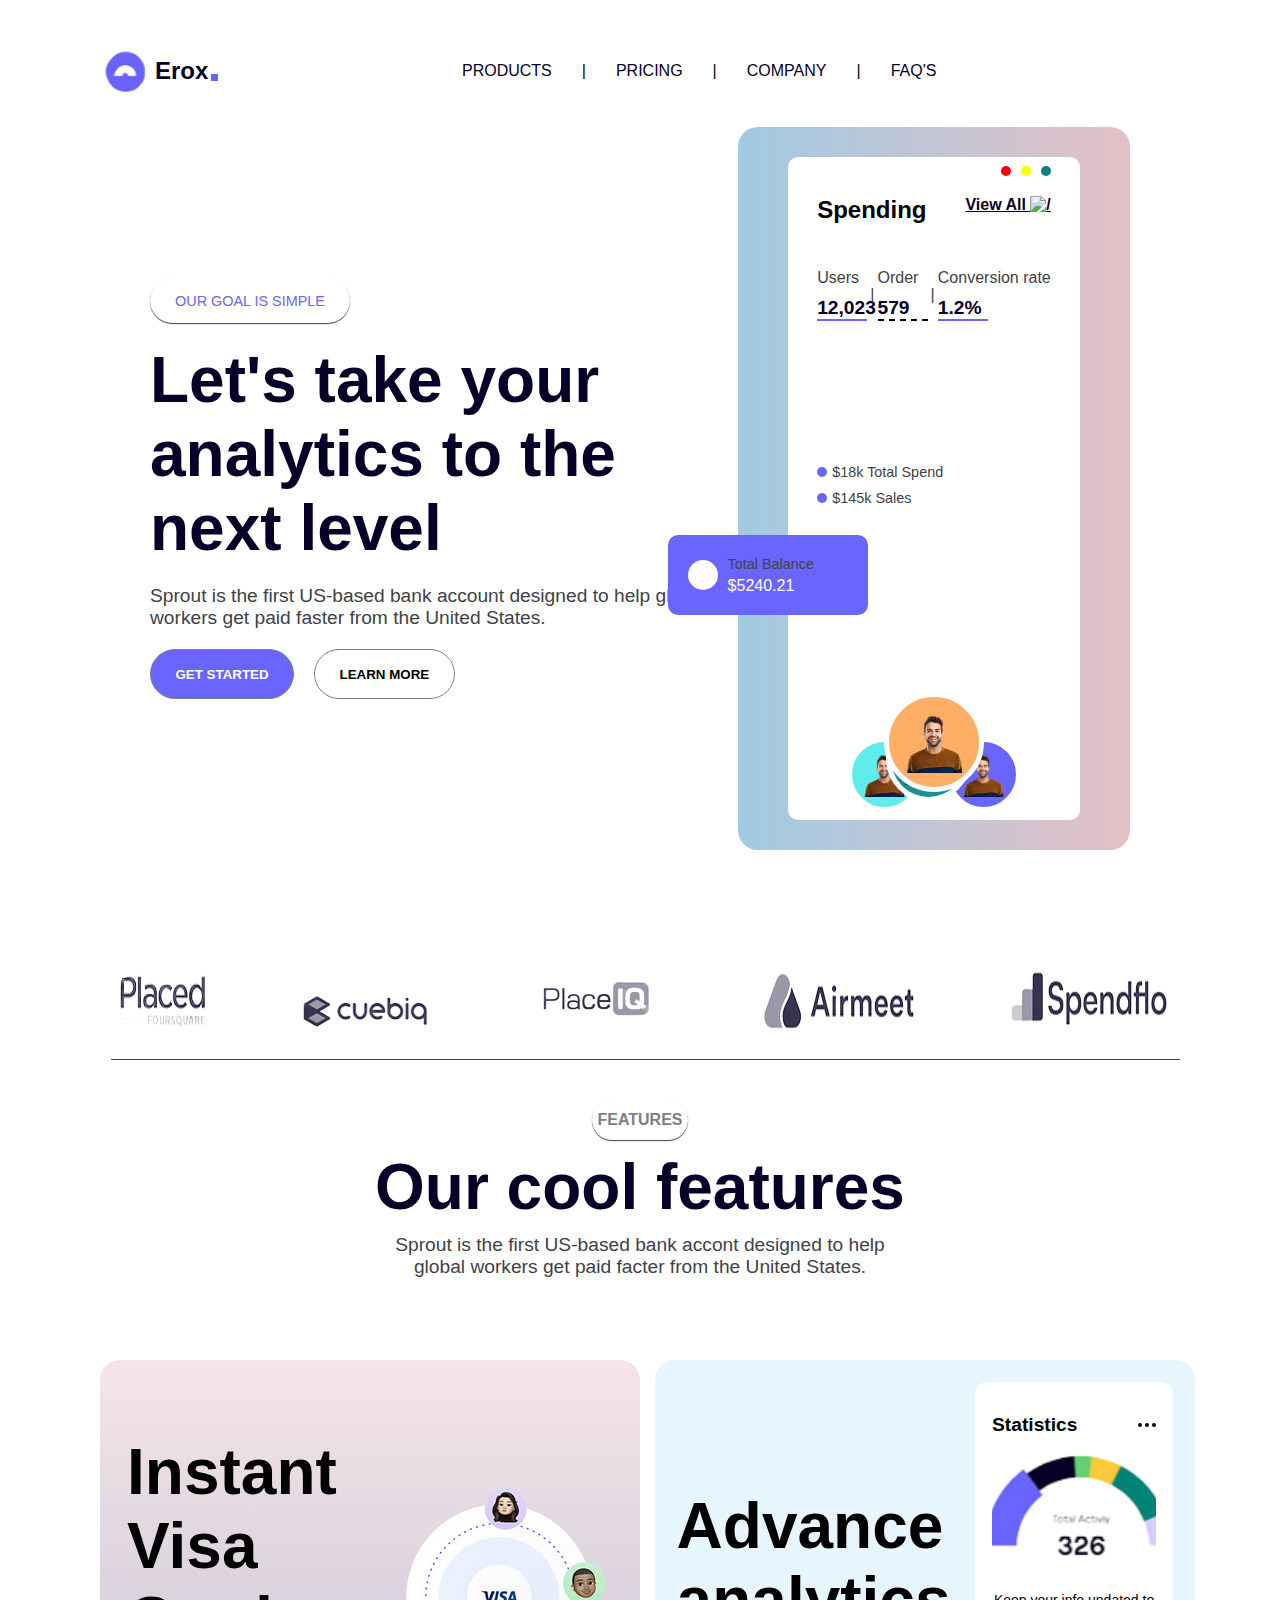
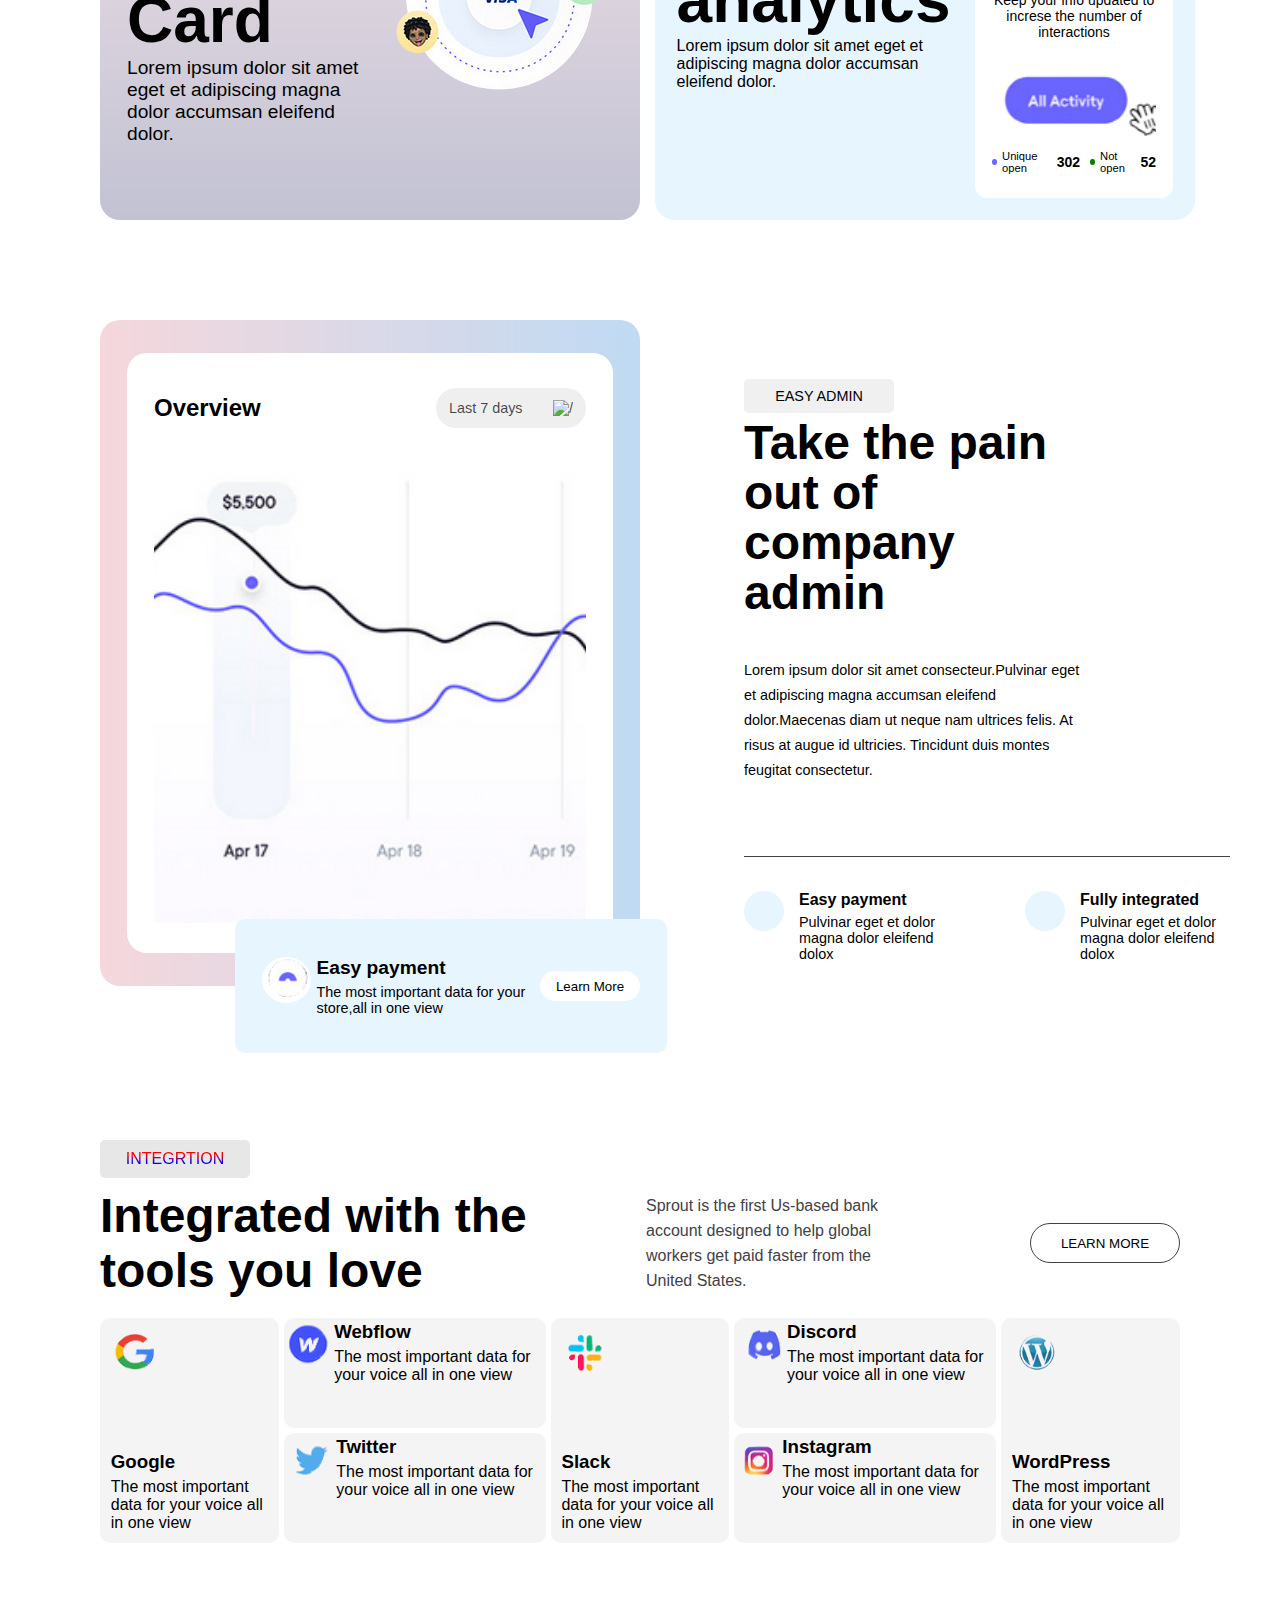
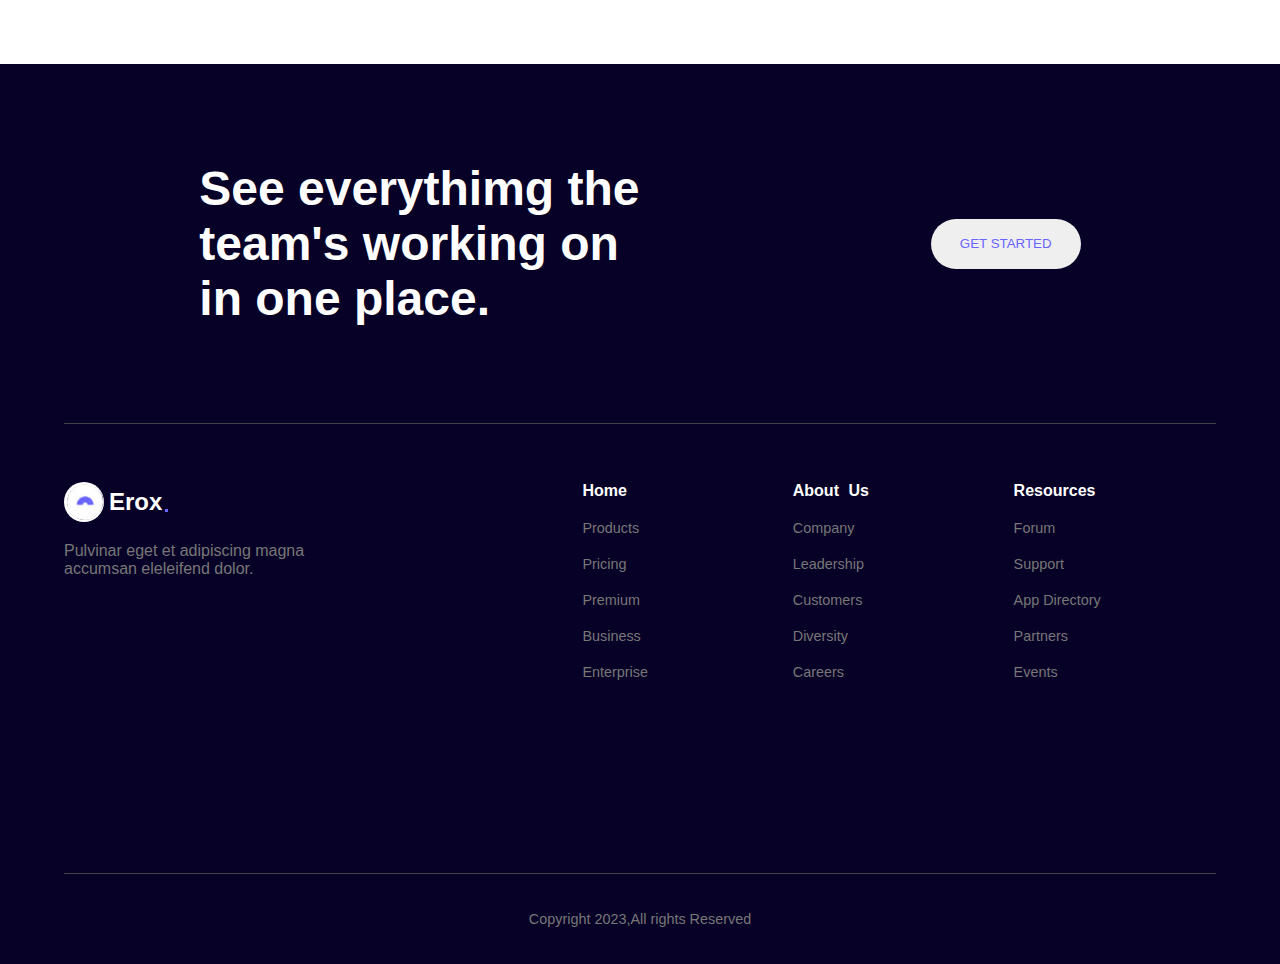
==== index.html @ a88f8fd4 "first commit" ====
<!DOCTYPE html>
<html lang="en">
<head>
    <meta charset="UTF-8">
    <meta name="viewport" content="width=device-width, initial-scale=1.0">
    <title>Erox</title>
    <link rel="shortcut icon" href="img/logo-removebg-preview.png">
    <link rel="stylesheet" href="index.css">
    <link rel="stylesheet" href="index1.css">
</head>
<body>
    <header>
        <div class="top_block">
            <div class="logo_block">
                <img src="img/logo-removebg-preview.png" alt="/" class="image">
                <div class="word">
                    <p>Erox</p>
                    <span></span>
                </div>
            </div>

            <div class="nav_block">
                <a href="/">PRODUCTS</a>|
                <a href="/">PRICING</a>|
                <a href="/">COMPANY</a>|
                <a href="/">FAQ'S</a>
            </div>

            <div class="log_button">
                <button class="login" >
                    <a href="http://127.0.0.1:5502/log/login.html">Log in</a>
                </button>
                <p class="profile"></p>
            </div>

            <div class="bars">
                <svg xmlns="http://www.w3.org/2000/svg" version="1.1" xmlns:xlink="http://www.w3.org/1999/xlink" xmlns:svgjs="http://svgjs.com/svgjs" width="20" height="20" x="0" y="0" viewBox="0 0 384 384" style="enable-background:new 0 0 512 512" xml:space="preserve" class=""><g><path d="M368 154.668H16c-8.832 0-16-7.168-16-16s7.168-16 16-16h352c8.832 0 16 7.168 16 16s-7.168 16-16 16zM368 32H16C7.168 32 0 24.832 0 16S7.168 0 16 0h352c8.832 0 16 7.168 16 16s-7.168 16-16 16zM368 277.332H16c-8.832 0-16-7.168-16-16s7.168-16 16-16h352c8.832 0 16 7.168 16 16s-7.168 16-16 16zm0 0" fill="#000000" data-original="#000000" class=""></path></g></svg>
            </div>
        </div>

        <div class="middle_block">
            <div class="middle_left_block">
                <span>OUR GOAL IS SIMPLE</span>
                <div class="comment">
                    <h2>Let's take your analytics to the next level</h2>
                    <p>Sprout is the first US-based bank account designed to help global workers get paid faster from the United States.</p>
                </div>
                <div class="buttons">
                    <button>GET STARTED</button>
                    <button>LEARN MORE</button>
                </div>
            </div>
            
            <div class="middle_right_block">
                <div class="large-block">
                    <div class="up">
                        <div class="dots">
                            <span></span>
                            <span></span>
                            <span></span>
                        </div>
                        <div class="spend">
                            <span>Spending</span>
                            <a href="#">View All <img src="#" alt="/"></a>
                        </div>
                    </div>

                    <div class="down">
                        <div class="values">
                            <div class="xtics">
                                <span>Users
                                </span>
                                <span
                                class="ends">12,023</span>
                            </div>|
                            <div class="xtics">
                                <span>Order
                                </span>
                                <span class="middle">579</span>
                            </div>|
                            <div class="xtics">
                                <span>Conversion rate
                                </span>
                                <span
                                class="ends">1.2%</span>
                            </div>
                        </div>

                        <div class="stats">
                            <div class="list">
                                <span></span>
                                <p>$18k Total Spend</p>
                            </div>
                            <div class="list">
                                <span></span>
                                <p>$145k Sales</p>
                            </div>
                        </div>

                        <div class="pics">
                            <div class="img">
                                <img src="img/per-removebg-preview.png" alt="/">
                            </div> 

                            <div class="img1">
                                <img src="img/per-removebg-preview.png" alt="/">
                            </div> 

                            <div class="img2">
                                <img src="img/per-removebg-preview.png" alt="/">
                            </div> 

                            <div class="img3">
                                <img src="img/per-removebg-preview.png" alt="/">
                            </div> 

                            <div class="img4">
                                <img src="img/per-removebg-preview.png" alt="/">
                            </div> 
                        </div>
                    </div>

                </div>

                <div class="small-block">
                    <div class="icon"></div>
                    <div class="words">
                        <span>Total Balance</span>
                        <span>$5240.21</span>
                    </div>
                </div>
            </div>
        </div>

        <div class="bottom_block">
            <img src="img/p1.png" alt="">
            <img src="img/Cuebiq-removebg-preview.png" alt="">
            <img src="img/p3.png" alt="">
            <img src="img/p4 (1).png" alt="">
            <img src="img/p5.png" alt="">
        </div>

    </header>

    <main>
        <section class="one">
            <div class="top">
                <span>FEATURES</span>
                <h3>Our cool features</h3>
                <p>Sprout is the first US-based bank accont designed to help global workers get paid facter from the United States.</p>
            </div>

            <div class="bottom">
                <div class="left_block">
                    <div class="block_one">
                        <h4>Instant Visa Card</h4>
                        <p>Lorem ipsum dolor sit amet eget et adipiscing magna dolor accumsan eleifend dolor.</p>
                    </div>
                    <div class="block_two">
                        <img src="img/l-removebg-preview.png" alt="">
                    </div>
                </div>

                <div class="right_block">
                    <div class="block_one">
                        <h4>Advance analytics</h4>
                        <p>Lorem ipsum dolor sit amet eget et adipiscing magna dolor accumsan eleifend dolor.</p>
                    </div>

                    <div class="block_two">
                        <div class="up">
                            <div class="left">
                                Statistics
                            </div>

                            <div class="right">
                                <span></span>
                                <span></span>
                                <span></span>
                            </div>
                        </div>

                        <div class="middle">
                            <div class="bar">
                                <img src="img/log.png" alt="/">
                            </div>

                            <span>Keep your info updated to increse the number of interactions</span>

                            <div class="btn"> 
                                <img src="img/Capture-removebg-preview.png" alt="/">
                            </div>
                        </div>

                        <div class="down">
                            <div class="stats">
                                <span class="violet"></span>
                                <span>Unique open</span>
                                <span class="num">302</span>
                            </div>

                            <div class="stats">
                                <span class="green"></span>
                                <span>Not open</span>
                                <span class="num">52</span>
                            </div>
                        </div>
                    </div>
                </div>
            </div>
        </section>

        <section class="two">
            <div class="left">
                <div class="bellow">
                    <div class="top">
                        <span>Overview</span>
                        <button>
                            <p>Last 7 days</p> 
                            <img src="#" alt="/">
                        </button>
                    </div>

                    <div class="bottom">
                        <img src="img/graph.png" alt="/">
                    </div>
                </div>

                <div class="untop">
                    <div class="easy">
                        <div class="img">
                            <img src="img/whitelogo-removebg-preview.png" alt="/">
                        </div>
                        <div class="words">
                            <h3>Easy payment</h3>
                            <p>The most important data for your store,all in one view</p>
                        </div>
                    </div>

                    <button>Learn More</button>
                </div>
            </div>

            <div class="right">
                <div class="top">
                    <div class="admin">
                        <span>
                            EASY ADMIN
                        </span>
                    </div>

                    <div class="text">
                        <h3>Take the pain out of company admin</h3>
                        <p>Lorem ipsum dolor sit amet consecteur.Pulvinar eget et adipiscing magna accumsan eleifend dolor.Maecenas diam ut neque nam ultrices felis. At risus at augue id ultricies. Tincidunt duis montes feugitat consectetur.</p>
                    </div>
                </div>


                <div class="botom">
                    <div class="block">
                        <div class="img">
                        </div>
                        <div class="text">
                            <h3>Easy payment</h3>
                            <p>Pulvinar eget et dolor magna dolor eleifend dolox</p>
                        </div>
                    </div>

                    <div class="block">
                        <div class="img">
                        </div>
                        <div class="text">
                            <h3>Fully integrated</h3>
                            <p>Pulvinar eget et dolor magna dolor eleifend dolox</p>
                        </div>
                    </div>
                </div>
            </div>
        </section>

        <!-- <section class="three">
            <div class="up">asd</div>
            <div class="down">
                <div class="white_block">
                    <img src="#" alt="/" class="icon">
                    <div class="text">
                        <span>FEATURES ON</span>

                        <h3>Product Hunt</h3>
                    </div>
                    <div class="value">asd</div>
                </div>

                <div class="violet_block"></div>
            </div>
        </section> -->
        
        <section class="four">
            <div class="top">
                <span class="back">
                    <span>INTEGRTION</span>
                </span>

                <div class="text_area">
                    <h3>
                        Integrated with the tools you love
                    </h3>

                    <p>Sprout is the first Us-based bank account designed to help global workers get paid faster from the United States.</p>

                    <button>LEARN MORE</button>
                </div>
            </div>

            <div class="bottom">
                <div class="long_blog">
                    <img src="img/g.png" alt="/" class="img">
                    <div class="text">
                        <h3>Google</h3>
                        <p>The most important data for your voice all in one view</p>
                    </div>
                </div>

                <div class="short_blogs">
                    <div class="up">
                        <img src="img/w.png" alt="/" class="img">
                        <div class="text">
                            <h3>Webflow</h3>
                            <p>The most important data for your voice all in one view</p>
                        </div>
                    </div>

                    <div class="down">
                        <img src="img/tw.png" alt="/" class="img">
                        <div class="text">
                            <h3>Twitter</h3>
                            <p>The most important data for your voice all in one view</p>
                        </div>
                    </div>
                </div>


                <div class="long_blog">
                    <img src="img/ar.png" alt="/" class="img">
                    <div class="text">
                        <h3>Slack</h3>
                        <p>The most important data for your voice all in one view</p>
                    </div>
                </div>

                <div class="short_blogs">
                    <div class="up">
                        <img src="img/d.png" alt="/" class="img">
                        <div class="text">
                            <h3>Discord</h3>
                            <p>The most important data for your voice all in one view</p>
                        </div>
                    </div>
                    <div class="down">
                        <img src="img/ins.png" alt="/" class="img">
                        <div class="text">
                            <h3>Instagram</h3>
                            <p>The most important data for your voice all in one view</p>
                        </div>
                    </div>
                </div>


                <div class="long_blog">
                    <img src="img/wo.png" alt="/" class="img">
                    <div class="text">
                        <h3>WordPress</h3>
                        <p>The most important data for your voice all in one view</p>
                    </div>
                </div>
            </div>
        </section>
    </main>

    <footer>
        <div class="top">
            <h4>See everythimg the team's working on in one place.</h4>
            <button>GET STARTED</button>
        </div>
        <div class="middle">
            <div class="left">
                <div class="logo">
                    <img src="img/whitelogo-removebg-preview.png" alt="/" class="image">
                    <div class="word">
                        <p>Erox</p>
                        <span></span>
                    </div>
                </div>
                <p>Pulvinar eget et adipiscing magna accumsan eleleifend dolor.</p>
            </div>
            <div class="right">

                <div class="blogs">
                    <p>Home</p>
                    <a href="#">Products</a>
                    <a href="#">Pricing</a>
                    <a href="#">Premium</a>
                    <a href="#">Business</a>
                    <a href="#">Enterprise</a>
                </div>

                <div class="blogs">
                    <p>About Us</p>
                    <a href="#">Company</a>
                    <a href="#">Leadership</a>
                    <a href="#">Customers</a>
                    <a href="#">Diversity</a>
                    <a href="#">Careers</a>
                </div>

                <div class="blogs">
                    <p>Resources</p>
                    <a href="#">Forum</a>
                    <a href="#">Support</a>
                    <a href="#">App Directory</a>
                    <a href="#">Partners</a>
                    <a href="#">Events</a>
                </div>

            </div>
        </div>
        <div class="bottom">
            <span>Copyright 2023,All rights Reserved</span>
        </div>
    </footer>

    <script src="index.js"></script>
</body>
</html>
---- index.css ----
*{
    margin: 0;
    padding: 0;
    box-sizing: border-box;
    font-family: 'Poppins', sans-serif;
    font-family: 'Roboto', sans-serif;
}

:root{
    --violetblue:#6a65ff;
    --skyblue:#e7f5fe;
    --lightpink:#e8cafe;
    --lightgreen:#ebf7de;
    --hcolor:#050028;
    --pcolor:#424146;
    --bcolor:#7e7d83;
    --hsize:4rem;
    --h2size:3rem;
    --psize:1.2rem;
    --p2size:1.5rem;
    --minifsize:0.9rem;
    --sminifsize:0.7rem;
}
header{
    height: 120vh;
    width: 100%;
    display:flex;
    flex-direction: column;
    padding: 20px 100px;
}

header .top_block{
    width: 100%;
    height: 10%;
    display: flex;
    flex-direction: row;
    align-items: center;
    justify-content: space-between;
    color: var(--hcolor);
}

header .top_block .logo_block{
    width: auto;
    /* background-color: teal; */
    display: flex;
    align-items: center;
    column-gap: 5px;
}

header .top_block .logo_block .image{
    width: 50px;
    height: 50px;
}

header .top_block .logo_block img{
    object-fit: cover;
}

header .top_block .logo_block .word{
    align-self: center;
    display: flex;
    align-items: center;
    height: 20px;
    font-weight: bold;
    column-gap: 3px;
}
header .top_block .logo_block p{
    font-size: var(--p2size);
}

header .top_block .logo_block span{
    align-self:end ;
    height: 7px;
    width: 7px;
    background-color: #6a65ff;
}

header .top_block .nav_block{
    width: auto;
    /* background-color: teal; */
    display: flex;
    align-items: center;
}

header .top_block .nav_block a{
    margin-left: 30px;
    margin-right: 30px;
    text-decoration: none;
    color: var(--hcolor);
}

header .log_button{
    width: auto;
    display: flex;
}

header .log_button .login{
    width: 100px;
    height: 40px;
    border-radius: 50px;
    display: block;
    border: 1px solid var(--bcolor);
    background-color: transparent;
    font-weight: bold;
    font-size: 1rem;
}

header .log_button p{
    display: none;
}

header .log_button button a{
    text-decoration: none;
    color: #000000;
}

header .bars{
    display: none;
}

header .middle_block{
    height: 72%;
    width: 100%;
    display: flex;
    /* display: grid;
    grid-template-columns: 50% 50%;
    grid-template-rows: 100% ; */
    /* background-color: rgba(0, 128, 128, 0.219); */
    padding: 0.5% 50px;
}

header .middle_block .middle_left_block{
    height: 100%;
    width: 50%;
    display:flex;
    flex-direction: column;
    justify-content: center;
    row-gap: 20px;
}

header .middle_block .middle_left_block span{
    color:#6a65ff;
    display: flex;
    justify-content: center;
    align-items: center;
    height: 45px;
    width: 200px;
    padding: 1.5% 2%;
    border-radius: 50px;
    box-shadow: 0 1px 1px 0px var(--pcolor);
    font-size: var(--minifsize);
}

header .middle_block .middle_left_block .comment{
    display: flex;
    flex-direction: column;
    width: 600px;
    row-gap: 20px;
}

header .middle_block .middle_left_block .comment h2{
    color: var(--hcolor);
    font-size: var(--hsize);
    font-weight: bold;
}

header .middle_block .middle_left_block .comment p{
    color: var(--pcolor);
    font-size: var(--psize);
}

header .middle_block .middle_left_block .buttons{
    display: flex;
    column-gap: 20px;
}

header .middle_block .middle_left_block .buttons button{
    font-weight: bold;
    width: auto;
    height: 50px;
    padding: 0% 5%;
    border-radius: 50px;
    background-color: transparent;
    border: 1px solid var(--bcolor);
}

header .middle_block .middle_left_block .buttons :first-child{
    background-color: #6a65ff;
    color: white;
}

header .middle_block .middle_right_block {
    height: 100%;
    width: 50%;
    margin: 0% 0% 0% 10%;
    padding: 30px 50px;
    border-radius: 20px;
    background:linear-gradient(to right,#a1cae2,rgb(228, 192, 198));
    position: relative;
}

header .middle_block .middle_right_block .large-block{
    height: 100%;
    width: 100%;
    border-radius: 20px;
    background-color: white;
    padding: 3% 10%;
    border-radius: 10px;
    display: flex;
    flex-direction: column;
    row-gap: 20px;
    position: relative;
}

.middle_block .middle_right_block .large-block .up{
    height: 15%;
    /* background-color: teal; */
    display: flex;
    flex-direction: column;
    row-gap: 20px;
}

.middle_block .middle_right_block .large-block .up .dots{
    align-self: end;
    display: flex;
    column-gap: 10px;
}

.middle_right_block .large-block .up .dots span{
    height: 10px;
    width: 10px;
    border-radius: 20px;
}

.middle_right_block .large-block .up .dots :first-child{
    background-color: red;
}

.middle_right_block .large-block .up .dots :nth-child(2){
    background-color: yellow;
}

.middle_right_block .large-block .up .dots :last-child{
    background-color: teal;
}

.middle_block .middle_right_block .large-block .up .spend{
    display: flex;
    justify-content: space-between;
    font-weight: bold;
}

.middle_right_block .large-block .up .spend span{
    font-size: var(--p2size);
}

.middle_right_block .large-block .up .spend a{
    color: var(--hcolor);
}

.middle_right_block .large-block .down{
    height: 100%;
    display: flex;
    flex-direction: column;
    justify-content: space-between;
}
.middle_right_block .large-block .down .values{
    height: 10%;
    display: flex;
    justify-content: space-between;
    align-items: center;
    color: var(--pcolor);
}

.middle_right_block .large-block .down .values .xtics{
    display: flex;
    flex-direction: column;
    row-gap: 10px;
    /* align-: center; */
}

.middle_right_block .large-block .down .values .xtics :first-child{
    color: var(--pcolor);
}

.middle_right_block .large-block .down .values .xtics :last-child{
    color: var(--hcolor);
    font-weight: bold;
    font-size: var(--psize);
    width:50px;
    border-bottom: 2px solid var(--violetblue);
}

.middle_right_block .large-block .down .values .xtics .ends{
    border-bottom: 2px solid var(--violetblue);
}

.middle_right_block .large-block .down .values .xtics .middle{
    border-bottom: 2px dashed black;
}

.middle_right_block .large-block .down .stats{
    height: 50%;
    display: flex;
    flex-direction: column;
    justify-content: center;
    row-gap: 10px;
}

.middle_right_block .large-block .down .stats .list{
    display: flex;
    column-gap: 5px;
    color:var(--pcolor);
    align-items: center;
    font-size: var(--minifsize);
}

.middle_right_block .large-block .down .stats .list span{
    height: 10px;
    width: 10px;
    border-radius: 20px;
    background-color: var(--violetblue);
}

.middle_right_block .large-block .down .pics{
    height: 30%;
    width: auto;
    display: flex;
    justify-content: center;
    position: relative;
}

.middle_right_block .large-block .down .pics .img{
    background-color: rgb(95, 236, 236);
    display: flex;
    justify-content: center;
    align-items: center;
    height: 75px;
    width: 75px;
    border-radius: 50%;
    border: 5px solid white;
    position: absolute;
    left: 30px;
    bottom: 0px;
}

.middle_right_block .large-block .down .pics .img img{
    height: 70%;
    width: 70%;
    object-fit: cover;
}

.middle_right_block .large-block .down .pics .img1{
    background-color: rgb(26, 145, 145);
    display: flex;
    justify-content: center;
    align-items: center;
    height: 87px;
    width: 85px;
    border-radius: 50%;
    border: 5px solid white;
    position: absolute;
    left: 80px;
    bottom: 10px;
}

.middle_right_block .large-block .down .pics .img1 img{
    height: 70%;
    width: 70%;
    object-fit: cover;
}

.middle_right_block .large-block .down .pics .img2{
    background-color: #ffaf65;
    display: flex;
    justify-content: center;
    align-items: center;
    height: 100px;
    width: 100px;
    border-radius: 50%;
    border: 5px solid white;
    position: absolute;
    z-index: 2;
    bottom: 20px;
}

.middle_right_block .large-block .down .pics .img2 img{
    height: 70%;
    width: 70%;
    object-fit: cover;
}

.middle_right_block .large-block .down .pics .img3{
    background-color: rgb(26, 145, 145);
    display: flex;
    justify-content: center;
    align-items: center;
    height: 87px;
    width: 85px;
    border-radius: 50%;
    border: 5px solid white;
    position: absolute;
    right: 80px;
    bottom: 10px;
    z-index: 1;
}

.middle_right_block .large-block .down .pics .img3 img{
    height: 70%;
    width: 70%;
    object-fit: cover;
}

.middle_right_block .large-block .down .pics .img4{
    background-color: var(--violetblue);
    display: flex;
    justify-content: center;
    align-items: center;
    height: 75px;
    width: 75px;
    border-radius: 50%;
    border: 5px solid white;
    position: absolute;
    right: 30px;
    bottom: 0px;
}

.middle_right_block .large-block .down .pics .img4 img{
    height: 70%;
    width: 70%;
    object-fit: cover;
}



.middle_block .middle_right_block .small-block{
    height: 80px;
    width: 200px;
    border-radius: 10px;
    display: flex;
    column-gap: 10px;
    background-color: #6a65ff;
    align-items: center;
    padding: 0% 5%;
    color: white;
    z-index: 1;
    position: absolute;
    bottom:235px;
    left: -70px;    
}

.middle_block .middle_right_block .small-block .icon{
    display: flex;
    justify-content: center;
    align-items: center;
    height: 30px;
    width: 30px;
    background-color: white;
    border-radius: 25px;
}

.middle_block .middle_right_block .small-block .words{
    display: flex;
    flex-direction: column;
    row-gap: 5px;
}

.middle_right_block .small-block .words :first-child{
    font-size: var(--minifsize);
    color: var(--pcolor);
}

header .bottom_block{
    height: 20%;
    display: flex;
    justify-content: space-between;
    align-items: end;
    padding: 0% 0% 2% 0%;
    margin: 0% 0% 0% 1%;
    border-bottom: 1px solid var(--pcolor);
}

main {
    height: auto;
    width: 100%;
    display:flex;
    flex-direction: column;
    padding: 20px 100px;
    row-gap: 100px;
}

main .one{
    height: 80vh;
    width: 100%;
    display: flex;
    flex-direction: column;
    row-gap: 30px;
    /* background-color: teal; */
}

main .one .top{
    display: flex;
    flex-direction: column;
    align-items: center;
    align-self: center;
    text-align: center;
    row-gap: 10px;
    width: 100%;
    height: 40%;
    padding: 0% 25%;
}

main .one .top span{
    padding: 2% 1%;
    border-radius: 20px;
    color: var(--bcolor);
    font-weight: bold;
    box-shadow: 0 1px 1px 0px var(--pcolor);
}

main .one .top h3{
    font-size: var(--hsize);
    color: var(--hcolor);
}

main .one .top p{
    font-size: var(--psize);
    color: var(--pcolor);
}

main .one .bottom{
    display: grid;
    grid-template-columns: 50% 50%;
    grid-template-rows: 100%;
    grid-column-gap: 15px;
    height: 80%;
}

main .one .bottom .left_block{
    /* border: 1px solid red; */
    height: 100%;
    background: linear-gradient(
        to top, rgb(194, 194, 211),rgb(245, 229, 232)
    );
    padding: 10% 5% 10% 5%; 
    display: flex;
    justify-content: space-between;
    border-radius: 20px;
}

main .one .bottom .left_block .block_one{
    /* border: 1px solid red; */
    width: 50%;
    align-self: center;
    display: flex;
    flex-direction: column;
}

 .one .bottom .left_block .block_one h4{
    font-size: var(--hsize);
}

.one .bottom .left_block .block_one p{
    font-size: var(--psize);
}

.one .bottom .left_block .block_two{
    width: auto;
    height: auto;
    border-radius: 50%;
    display: flex;
    align-items: center;
    align-self: center;
}

.one .bottom .left_block .block_two img{
    height: 100%;
    width: 100%;
    object-fit: cover;
}

main .one .bottom .right_block{
    height: 100%;
    background-color: var(--skyblue);
    padding: 4% 4% 4% 4%;
    display: flex;
    justify-content: space-between;
    border-radius: 20px;
}

main .one .bottom .right_block .block_one{
    /* border: 1px solid red; */
    width: 55%;
    display: flex;
    flex-direction: column;
    justify-content: center;
}

main .one .bottom .right_block .block_one h4{
    font-size: var(--hsize);
}

main .one .bottom .right_block .block_two{
    width: 40%;
    border-radius: 12px;
    background-color: white;
    display: flex;
    flex-direction: column;
    justify-content: space-between;
    padding: 5% 3.5% 3.5%;
}

main .one .bottom .right_block .block_two .up{
    display: flex;
    justify-content: space-between;
    align-items: center;
    height: 10%;
}

main .one .bottom .right_block .block_two .up .left{
    font-weight: bold;
    font-size: var(--psize);
}

main .one .bottom .right_block .block_two .up .right{
display: flex;
column-gap: 3px;
}

main .one .bottom .right_block .block_two .up .right span{
    width: 4px;
    height: 4px;
    border-radius: 100%;
    background-color: black;
}

main .one .bottom .right_block .block_two .middle{
    display: flex;
    flex-direction: column;
    justify-content: space-between;
    font-size: var(--minifsize);
    height: 80%;
}

main .one .bottom .right_block .block_two .middle .bar{
    height: 40%;
    align-self: center;
}

.one .bottom .right_block .block_two .middle .bar img{
    height: 100%;
    width: 100%;
    object-fit: cover;
}

main .one .bottom .right_block .block_two .middle span{
    text-align: center;
    font-size: 14px;
}

main .one .bottom .right_block .block_two .middle .btn{
    height: 25%;
    align-self: center;
}

.one .bottom .right_block .block_two .middle .btn img{
    height: 100%;
    width: 100%;
    object-fit: cover;
}



main .one .bottom .right_block .block_two .down{
    display: flex;
    justify-content: center;
    align-items: center;
    column-gap: 10px;
    font-size: .7rem;
    height: 10%;
}

main .one .bottom .right_block .block_two .down .stats{
    display: flex;
    column-gap: 5px;
    align-items: center;
}

.right_block .block_two .down .stats .violet{
    height: .4rem;
    width: .4rem;
    background-color: #6a65ff;
    border-radius: 100%;
}

.right_block .block_two .down .stats .green{
    height: .4rem;
    width: .4rem;
    background-color: green;
    border-radius: 100%;
}

.right_block .block_two .down .stats .num{
    font-weight: bold;
    font-size: 14px;
}

main .two{
    height: 80vh;
    width: 100%;
    display: grid;
    padding: 0% 0% 5% 0%;
    grid-template-columns:50% 50% ;
    grid-template-rows: 100% 100%;
    grid-column-gap:50px;
    position: relative;
    /* background-color: teal; */
}

main .two .left{
    height: 100%;
    width: 100%;
    background: linear-gradient(to right,rgb(245, 215, 220),rgb(191, 218, 243));
    border-radius: 20px;
    display: flex;
    justify-content: center;
    align-items: center;
    position: relative;
}
main .two .left .bellow{
    height: 90%;
    width: 90%;
    padding: 2% 5% 0%;
    position: relative;
    z-index: 0;
    background-color: white;
    border-radius: 20px;
}

main .two .left .bellow .top{
    height: 15%;
    width: 100%;
    display: flex;
    justify-content: space-between;
    align-items: center;
}

main .two .left .bellow .top span{
    font-size: var(--p2size);
    font-weight: bold;
}
main .two .left .bellow .top button{
    font-size: var(--minifsize);
    color: rgba(0, 0, 0, 0.719);
    height: 40px;
    width: 150px;
    border-radius: 25px;
    border: none;
    display: flex;
    justify-content: space-between;
    align-items: center;
    padding: 0% 3%;
}

main .two .left .bellow .bottom{
    height: 80%;
    width: 100%;
}

main .two .left .bellow .bottom img{
    height: 100%;
    width: 100%;
    object-fit: cover;
}

main .two .left .untop{
    width:80%;
    height: 20%;
    background-color: var(--skyblue);
    border-radius: 10px;
    display: flex;
    justify-content: space-between;
    align-items: center;
    padding: 0% 5%;
    position: absolute;
    z-index: 1;
    bottom: -10%;
    right: -5%;
}

main .two .left .untop .easy{
    display: flex;
    column-gap: 2%;
    width: 70%;
}

main .two .left .untop .easy .img{
    height: 30%;
    width: 30%;
    border-radius: 100%;
    background-color: white;
}

main .two .left .untop .easy .img img{
    height: 100%;
    width: 100%;
    object-fit: cover;
}

main .two .left .untop .easy .words{
    display: flex;
    flex-direction: column;
    row-gap: 5px;
}

main .two .left .untop .easy .words h3{
    font-size: var(--psize);
}

main .two .left .untop .easy .words p{
    font-size: var(--minifsize);
}

main .two .left .untop button{
    height: auto;
    width: 100px;
    padding: 2% 0%;
    border-radius: 50px;
    border: none;
    background-color: white;
}

main .two .right
{
    height: 100%;
    width: 100%;
    display: flex;
    flex-direction: column;
    row-gap: 10px;
    padding: 11% 0% 0% 10%;
}

main .two .right .top
{
    display: flex;
    flex-direction: column;
    height: 80%;
    border-bottom: 1px solid var(--pcolor);
    row-gap: 5px;
}

main .two .right .top .admin
{
    background-color: #7777771c;
    width: 150px;
    height: auto;
    text-align: center;
    padding: 8px 0%;
    border-radius: 5px;
}

main .two .right .top .admin span{
    font-size: var(--minifsize);
}

main .two .right .top .text{
    display: flex;
    flex-direction: column;
    width: 70%;
    row-gap: 40px;
}

main .two .right .top .text h3{
    font-size: var(--h2size);
    line-height: 50px;
}

main .two .right .top .text p{
    line-height: 25px;
    font-size: var(--minifsize);
}

main .two .right .botom{
    display: flex;
    justify-content: space-between;
    align-items: center;
    height: 20%;
}

main .two .right .botom .block{
    display: flex;
    column-gap: 15px;
}

main .two .right .botom .block .img{
    height: 40px;
    width: 40px;
    background-color: var(--skyblue);
    border-radius: 50%;
}

main .two .right .botom .block .text{
    display: flex;
    flex-direction: column;
    row-gap: 5px;
    width: 150px;
}

main .two .right .botom .block .text h3{
    font-size: 1rem;
}

main .two .right .botom .block .text p{
    font-size: var(--minifsize);
}



main .three{
    height: 100vh;
    width: 100%;
    display: flex;
    flex-direction: column;
    justify-content: space-between;
    row-gap: 5px;
    
    border: 1px solid red
}

main .three .up{
    height: 70%;
    width: 100%;
    border: 1px solid red;
}




main .three .down{
    height: 20%;
    width: 100%;
    display: flex;
    position: relative;
    flex-direction: column;
    border: 1px solid red;
}

main .three .down .white_block{
    display: flex;
    width: 15%;
    background-color: teal;
    padding: 0.4%;
    align-items: center;
    justify-content: space-between;
}


main .three .down .white_block .icon{
    height: 50%;
    width: 15%;
    background-color: red;
}





main .four{
    height: 50vh;
    width: 100%;
    display: flex;
    flex-direction: column;
    row-gap: 20px;
    margin: 0% 0% 5%;
    padding: 0% 0% 0%;
}

main .four .top{
    height: auto;
    display: flex;
    flex-direction: column;
    row-gap: 10px;
    height: auto;
}

main .four .top .back{
    padding: 10px 0px;
    width: 150px;
    text-align: center;
    background-color: #7777772d;
    border-radius: 5px;
}

main .four .top .back  span{
    background:-webkit-linear-gradient(top, red 30%, blue 70%);
    background-clip:text;
    -webkit-background-clip:text;
    color:transparent;
}

main .four .top .text_area{
    display: flex;
    justify-content: space-between;
    align-items: center;
}

main .four .top .text_area h3{
    font-size: var(--h2size);
    width: 40%;
}

main .four .top .text_area p{
    color: var(--pcolor);
    width: 25%;
    line-height: 25px;
}

main .four .top .text_area button{
    width: 150px;
    height: 40px;
    border-radius: 25px;
    border: 1px solid var(--pcolor);
    background-color: transparent;
    

}

main .four .bottom{
    display: flex;
    column-gap: 5px;
    width: 100%;
    height: 50%;
}

main .four .bottom .long_blog{
    width: 20%;
    height: 100%;
    display: flex;
    flex-direction: column;
    justify-content: space-between;
    background-color: #77777715;
    padding:1% ;
    border-radius: 10px;
}

main .four .bottom .long_blog .img{
    height: 50px;
    width: 50px;
    border-radius: 50%;
}

main .four .bottom .long_blog .text{
    display: flex;
    flex-direction: column;
    row-gap: 5px;
}

main .four .bottom .short_blogs{
    width: 30%;
    height: 100%;
    display: flex;
    flex-direction: column;
    row-gap: 5px;
    
}

main .four .bottom .short_blogs .up{
    height: 49%;
    display: flex;
    background-color: #77777715;
    border-radius: 10px;
    padding: 1%;
    
}

main .four .bottom .short_blogs .up .img{
    height: 50px;
    width: 50px;
    border-radius: 50%;
}

main .four .bottom .short_blogs .up .text{
    display: flex;
    flex-direction: column;
    row-gap: 5px;
}



main .four .bottom .short_blogs .down{
    height: 49%;
    display: flex;
    background-color: #77777715;
    border-radius: 10px;
    padding: 1%;
    
}

main .four .bottom .short_blogs .down .img{
    height: 50px;
    width: 50px;
    border-radius: 50%;
}

main .four .bottom .short_blogs .down .text{
    display: flex;
    flex-direction: column;
    row-gap: 5px;
}








footer{
    height: 100vh;
    width: 100%;
    display: flex;
    flex-direction: column;
    background-color: #070127;
    color: white;
    padding: 0% 5%;
}

footer .top{
    height: 40%;
    width: 100%;
    display: flex;
    justify-content: space-around;
    align-items: center;
    border-bottom: 1px solid var(--pcolor);
}

footer .top  h4{
    font-size: var(--h2size);
    width: 40%;
}

footer .top button{
    width: 150px;
    height: 50px;
    border-radius: 50px;
    border: none;
    color: #6a65ff;
}

footer .middle{
    height: 50%;
    width: 100%;
    display: flex;
    justify-content: space-between;
    padding: 5% 10% 5% 0%;
    border-bottom: 1px solid var(--pcolor);
}

footer .middle .left{
    display: flex;
    flex-direction: column;
    row-gap: 20px;
    width: 50%;
    padding: 0% 25% 0% 0%;
    color: #000000;
}

footer .middle .left .logo{
    width: auto;
    /* background-color: teal; */
    display: flex;
    align-items: center;
    column-gap: 5px;
}

footer .middle .left  .image{
    width: 40px;
    height: 40px;
    background-color: white;
    border-radius: 100%;
}

footer .middle .left .logo img{
    object-fit: cover;
}

footer .middle .left .logo .word{
    align-self: center;
    display: flex;
    align-items: center;
    font-size: var(--p2size);
    height: 20px;
    font-weight: bold;
    column-gap: 3px;
}
footer .middle .left .logo p{
    font-size: var(--p2size);
    color: white;
}

footer .middle .left .logo span{
    align-self:end ;
    height: 3px;
    width: 3px;
    background-color: #6a65ff;
}

footer .middle .left p{
    color: #777777;
}

footer .middle .right{
    display: flex;
    flex-direction: row;
    width: 50%;
    justify-content: space-between;
    column-gap: 40px;
    /* background-color: teal; */
}

footer .middle .right .blogs{
    display: flex;
    flex-direction: column;
    row-gap: 20px;
}

footer .middle .right .blogs p{
    font-weight: bold;
    word-spacing: 5px;
    font-size: 1rem;
}

footer .middle .right .blogs a{
    color: #777777;
    font-size: var(--minifsize);
    text-decoration: none;
}

footer .bottom{
    height: 10%;
    width: 100%;
    display: flex;
    align-items: center;
    justify-content: center;
    /* background-color: teal; */
}

footer .bottom span{
    font-size: var(--minifsize);
    color: #777777;
}




.hide{
    display: none;
}

.show{
    display: flex;
}
---- index1.css ----
@media only screen and (max-width:700px) {
    *{
        margin: 0;
        padding: 0;
        box-sizing: border-box;
    }

    :root{
        --hsize:2.2rem;
    --h2size:1.8rem;
    --psize:1.2rem;
    --p2size:1.5rem;
    --minifsize:0.9rem;
    }

    header{
        height: 150vh;
        margin: 10px 0px 0px 0px;
        padding: 20px;
        /* overflow: scroll; */
        row-gap: 10px;
    }

    header .top_block{
        height: 80px;
        padding: 0% 5% 0% 2%;
    }

    header .top_block .log_button{
        display: none;
    }

    header .top_block .nav_block{
        display: none;
    }

    header .top_block .bars{
        display: block;
    }

    header .middle_block {
        display: flex;
        flex-direction: column;
        width: 100%;
        height: 80%;
        padding: 0;
        margin: 0;
        text-align: center;
        /* padding: 0; */
    }
    header .middle_block .middle_left_block{
        width: 100%;
        padding: 20px;
    }

    header .middle_block .middle_left_block span{
        align-self: center;
    }

    header .middle_block .middle_left_block .comment{
        width: 100%;
        row-gap: 0px;
    }

    header .middle_block .middle_left_block .buttons{
        justify-content: center;
    }

    header .middle_block .middle_right_block {
        width: 100%;
        margin: 0px 0px;
        row-gap: 10px;
        padding: 5% 5%;
        /* border-radius: 0; */
    }

    header .middle_block .middle_right_block .large-block{
        padding: 5% 5%;
        row-gap: 30px;
        height: 100%;
    }

    .middle_right_block .large-block .down .stats{
        height: 40%;
    }

    .middle_right_block .large-block .down .pics{
        align-self: baseline;
        justify-content: center;
    }

    .middle_right_block .large-block .down .pics .img{
        height: 55px;
        width: 55px;
        left: 0px;
    }

    .middle_right_block .large-block .down .pics .img1{
        height: 70px;
        width: 70px;
        bottom: 3px;
        left: 40px;
    }

    .middle_right_block .large-block .down .pics .img2{
        height: 80px;
        width: 80px;
        bottom: 8px;
        left: 90px;
    }

    .middle_right_block .large-block .down .pics .img3{
        height: 70px;
        width: 70px;
        bottom: 3px;
        left: 150px;
    }

    .middle_right_block .large-block .down .pics .img4{
        height: 55px;
        width: 55px;
        bottom: 0px;
        left: 205px;
    }

    .middle_block .middle_right_block .small-block{
        left: 70px;
        bottom: 130px;
        height: 50px;
    }
    header .bottom_block{
        overflow: scroll;
        width: 100%;
        height: 10%;
        margin: 0;
        padding: 0;
        align-items: center;
    }

    main{
        padding: 0px 20px;
        row-gap: 20px;
    }

    main .one{
        row-gap: 10px;
        height: auto;
    }
    main .one .top{
        width: 100%;
        padding: 2%;
    }

    main .one .bottom{
        display: flex;
        flex-direction: column;
        row-gap: 10px;
        width: 100%;
        padding: 0px;
    }

    main .one .bottom .left_block{
        width: 100%;
        height: 60%;
        padding: 5% 5%;
        column-gap: 0px;
        display: flex;
        flex-direction: column;
        align-items: center;
        /* border-radius: 0px; */
    }


    main .one .bottom .left_block .block_one{
        width: 100%;
        row-gap: 10px;
    }

    main .one .bottom .left_block .block_two{
        width: 50%;
        height: auto;
    }

    main .one .bottom .right_block{
        display: flex;
        flex-direction: column;
        align-items: center;
        row-gap: 10px;
        /* border-radius: 0px; */
    }

    main .one .bottom .right_block .block_one{
        width: 100%;
        height: 30%;
        row-gap: 10px;
        text-align: center;
    }

    main .one .bottom .right_block .block_two{
        width: 100%;

        height: auto;
    }
    main .one .bottom .right_block .block_two .up{
        height: 10%;
    }

    main .two{
        height:100vh ;
        display: flex;
        flex-direction: column;
        row-gap: 20px;
    }

    main .two .left {
        /* border-radius: 0px; */
        display: flex;
        flex-direction: column;
        height: 100%;
        padding: 10% 1%;
    }

    main .two .left .untop{ 
       width: 100%;
       z-index: 0;
        height: auto;
        padding: 2% ;
        position: relative;
        left: 0;
    }

    main .two .left .untop .easy .words{
        width: 100%;
    }

    main .two .left .bellow{ 
        width: center;
        z-index: 0;
         height: 100%;
     }

     main .two .left .bellow .top button{
        width: 41%;
     }


    main .two .right{
        row-gap: 10px;
        padding: 10% 0% 0%;
    }
    main .two .right .top{
        height: 70%;
    }

    main .two .right .top .text{
        row-gap: 20px;
        width: 100%;
        text-align: center;
    }

    main .two .right .top .text h3{
        line-height: 30px;
    }

    main .two .right .top .text p{
        line-height: 20px;
    }
    main .two .right .botom {
        align-items: center;
        padding: 5% 0% 0%;
        height: auto;
    }
    main .two .right .botom .block{
        column-gap: 5px;
    }

    main .two .right .botom .block .img{
        height: 30px;
        width: 30px;
    }





    main .four{
        height: 120vh;
    }
    main .four .top .back{
    } 

    main .four .top .text_area{
        flex-direction: column;
        row-gap: 10px;
    }

    main .four .top .text_area h3{
        width: 80%;
        text-align: center;
    }

    main .four .top .text_area p{
        width: 80%;
        text-align: center;
    }

    main .four .bottom{
        flex-wrap: wrap;
        row-gap: 10px;
    }

    main .four .bottom .long_blog{
        height: 25%;
        width: 100%;
    }

    main .four .bottom .short_blogs{
        flex-direction: row;
        width: 100%;
        height: 25%;
    }

    main .four .bottom .short_blogs .up{
        height: 100%;
        width: 100%;
        flex-direction: column;
        justify-content: space-between;
    }

    main .four .bottom .short_blogs .down{
        height: 100%;
        width: 100%;
        flex-direction: column;
        justify-content: space-between;
    }




    footer{
        height: 70vh;
        width: 100%;
        margin: 0px 20px 0px 20px;
    }
    footer .top{
        flex-direction: column;
        height: 30%;
    }

    footer .top h4{
        width: 100%;
        text-align: center;
    }

    footer .middle{
        height: 60%;
        width: 100%;
        flex-direction: column;
        padding: 5% 0%;
        column-gap: 0px;
    }

    footer .middle .left{
        row-gap: 10px;
        width: 100%;
        align-items: center;
        text-align: center;
        padding: 0%;
    }

    footer .middle .right{
        width: 100%;
        flex-wrap: wrap;
    }

    footer .middle .right .blogs{
        width: 42%;
        row-gap: 0px;
        justify-content: space-between;
        align-items: center;
    }
    footer .middle .right> :last-child{
        width: 100%;
    }
}
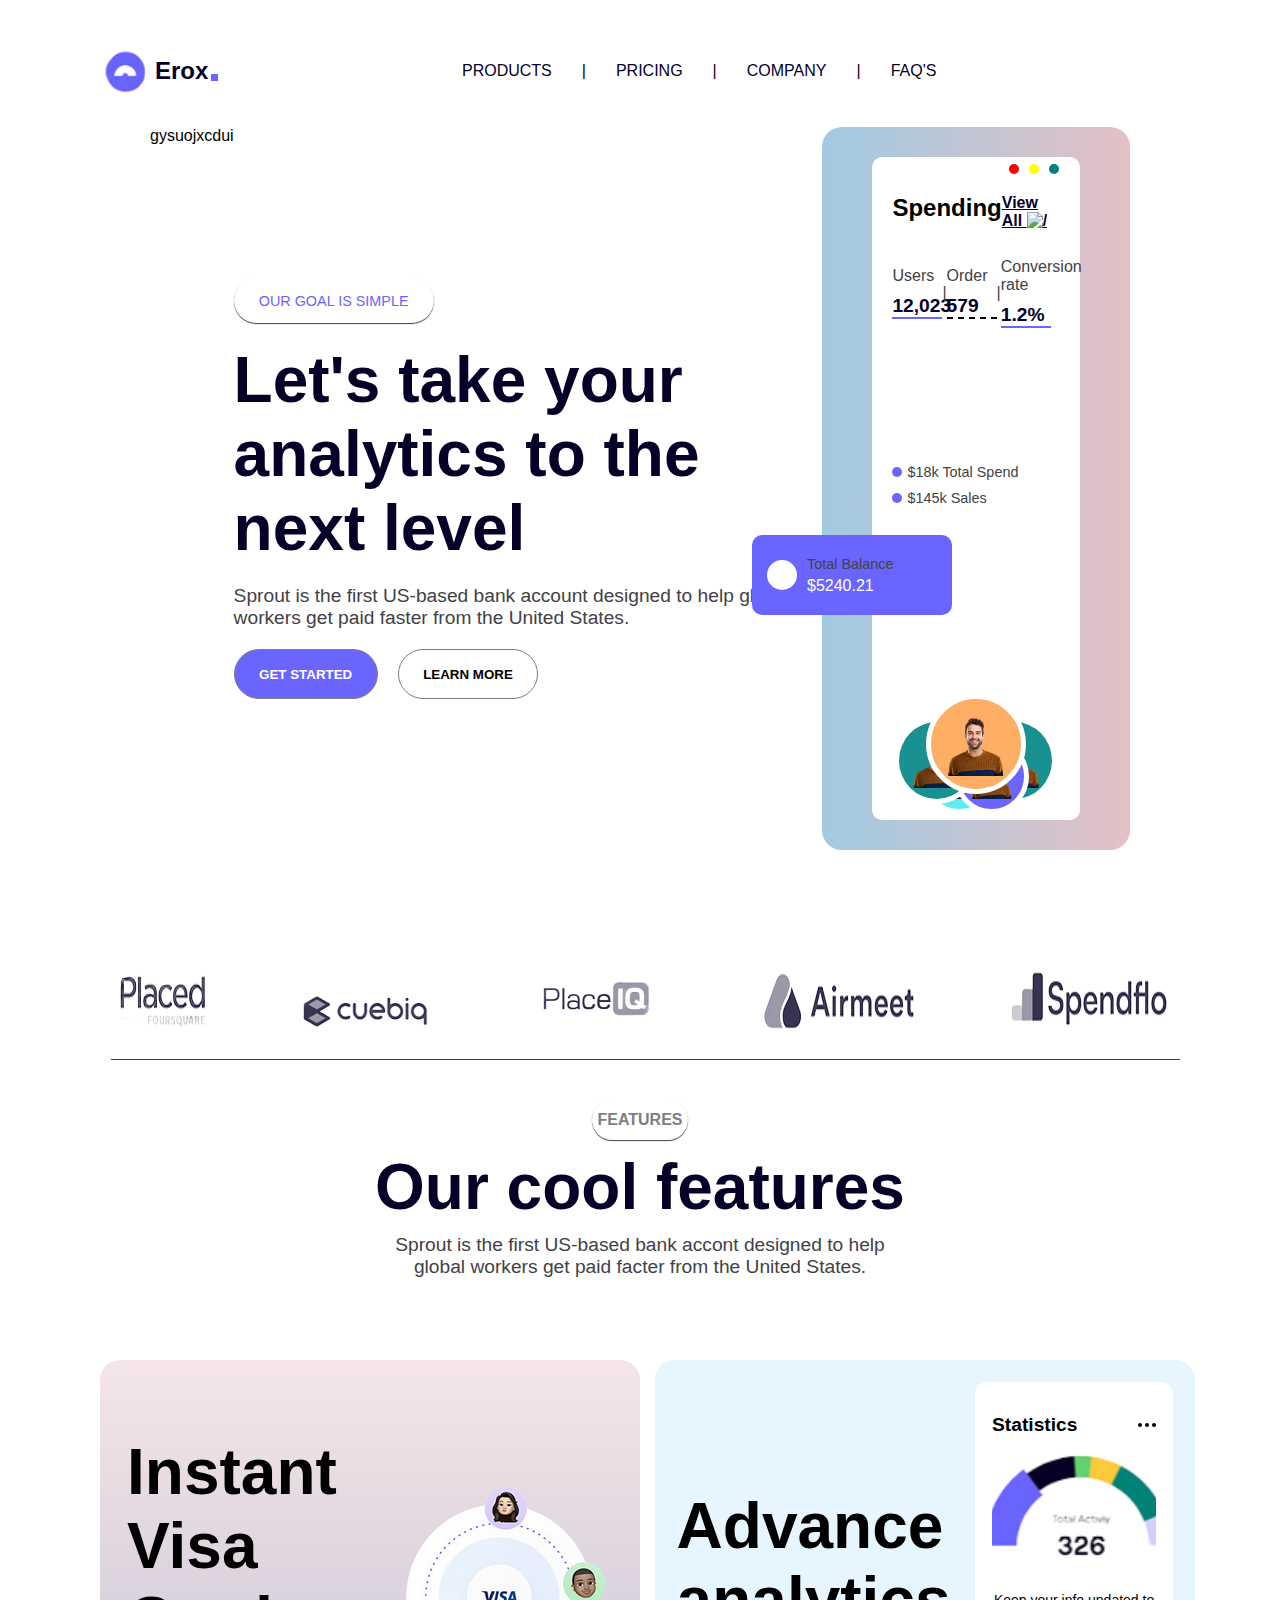
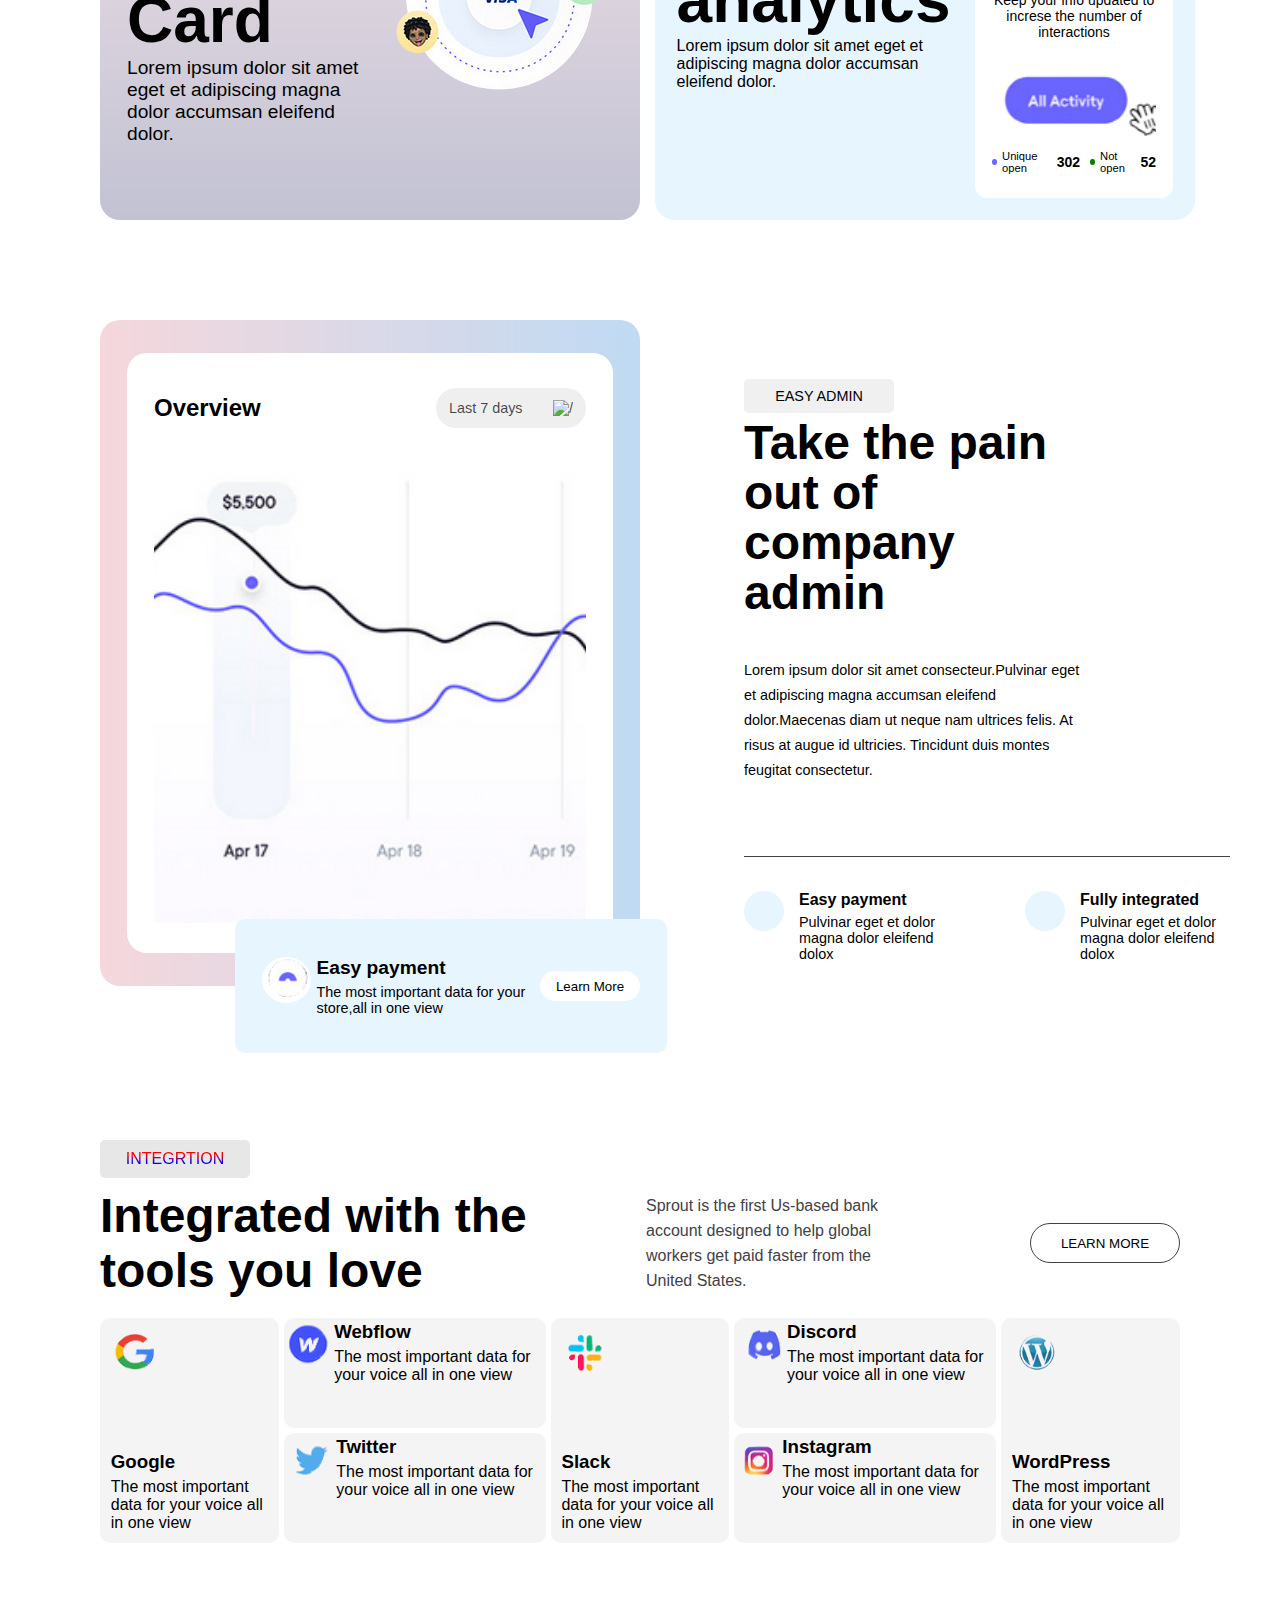
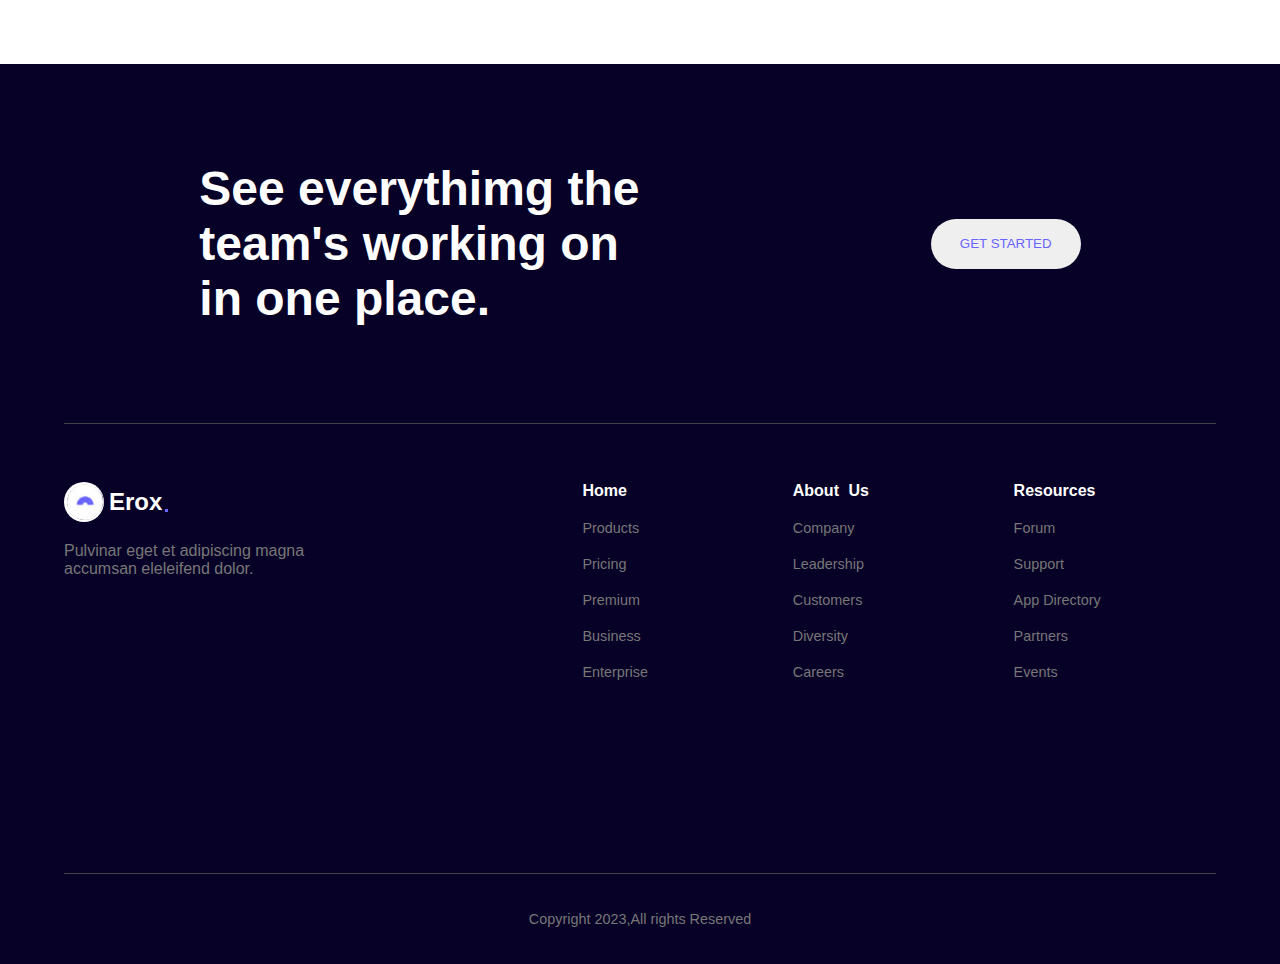
==== commit 0df38cd4: "first commit" ====
--- a/index.html
+++ b/index.html
@@ -39,6 +39,7 @@
         </div>
 
         <div class="middle_block">
+            gysuojxcdui
             <div class="middle_left_block">
                 <span>OUR GOAL IS SIMPLE</span>
                 <div class="comment">
